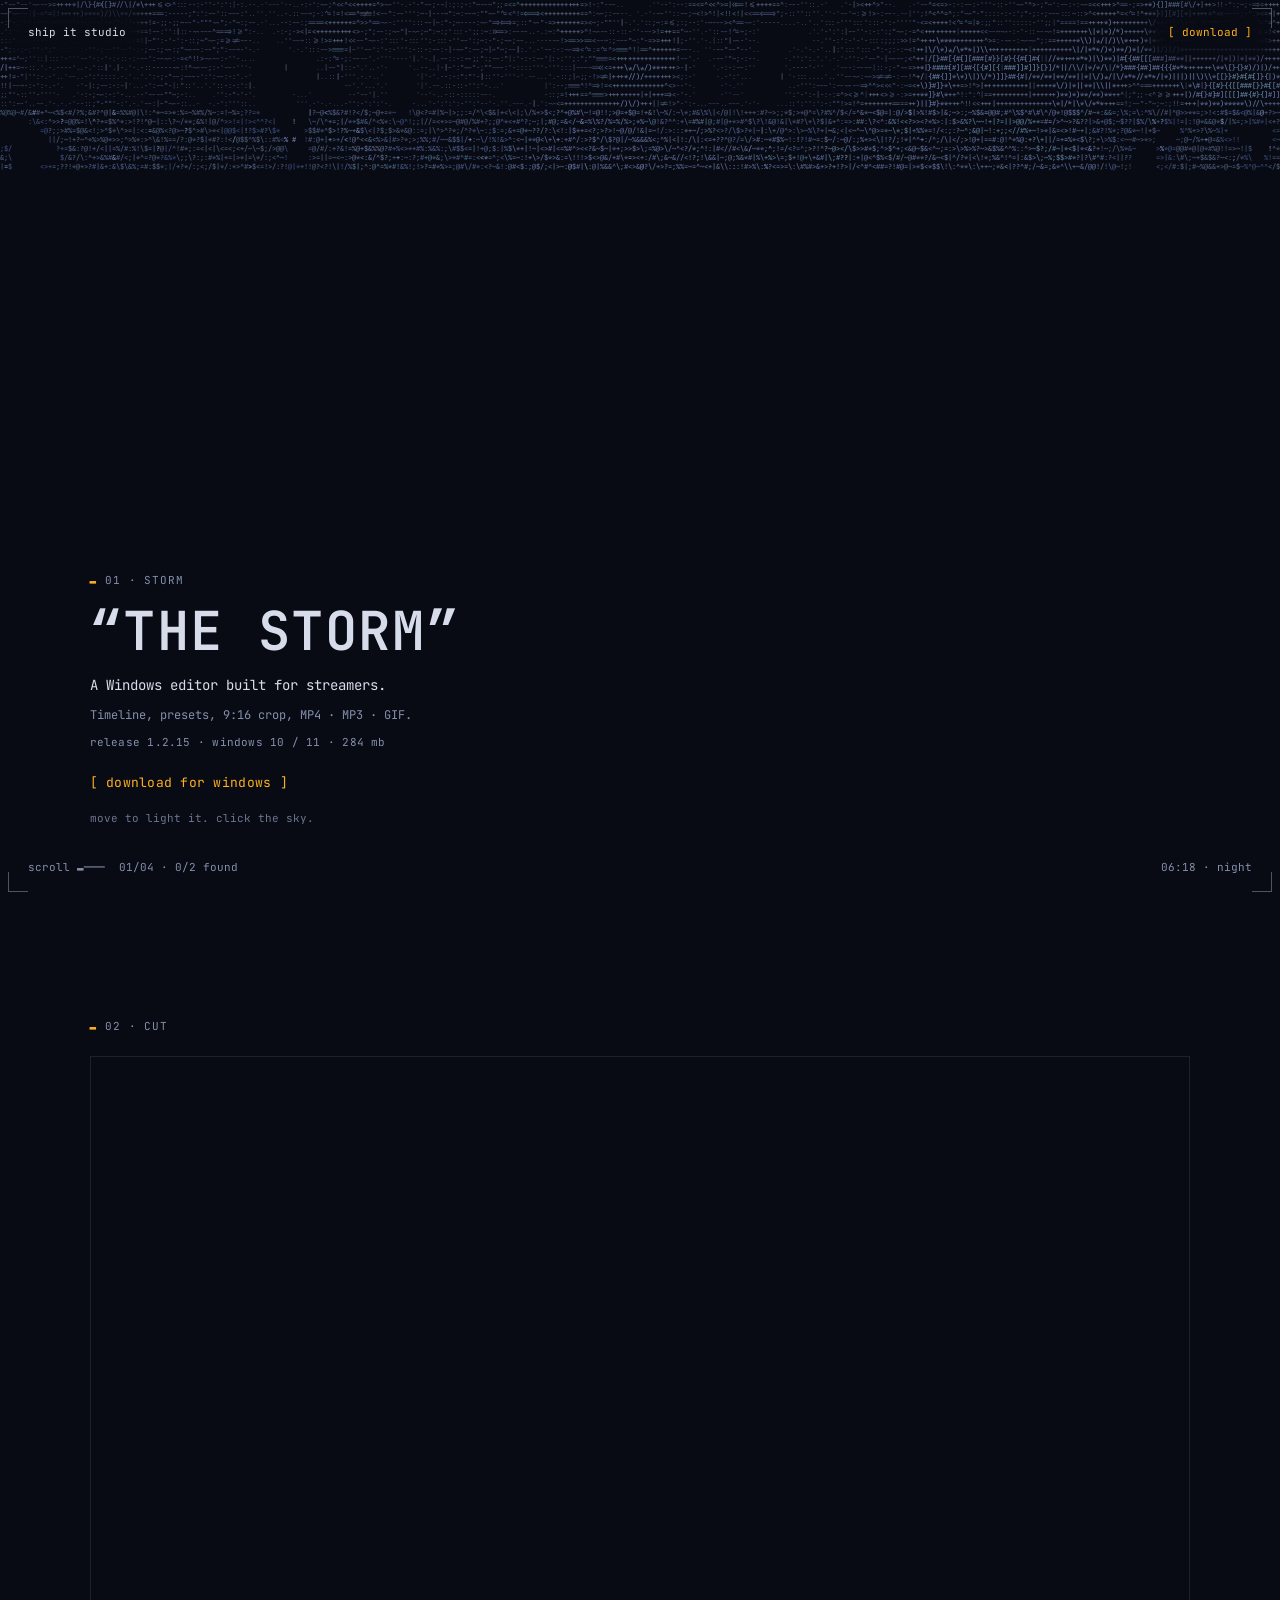
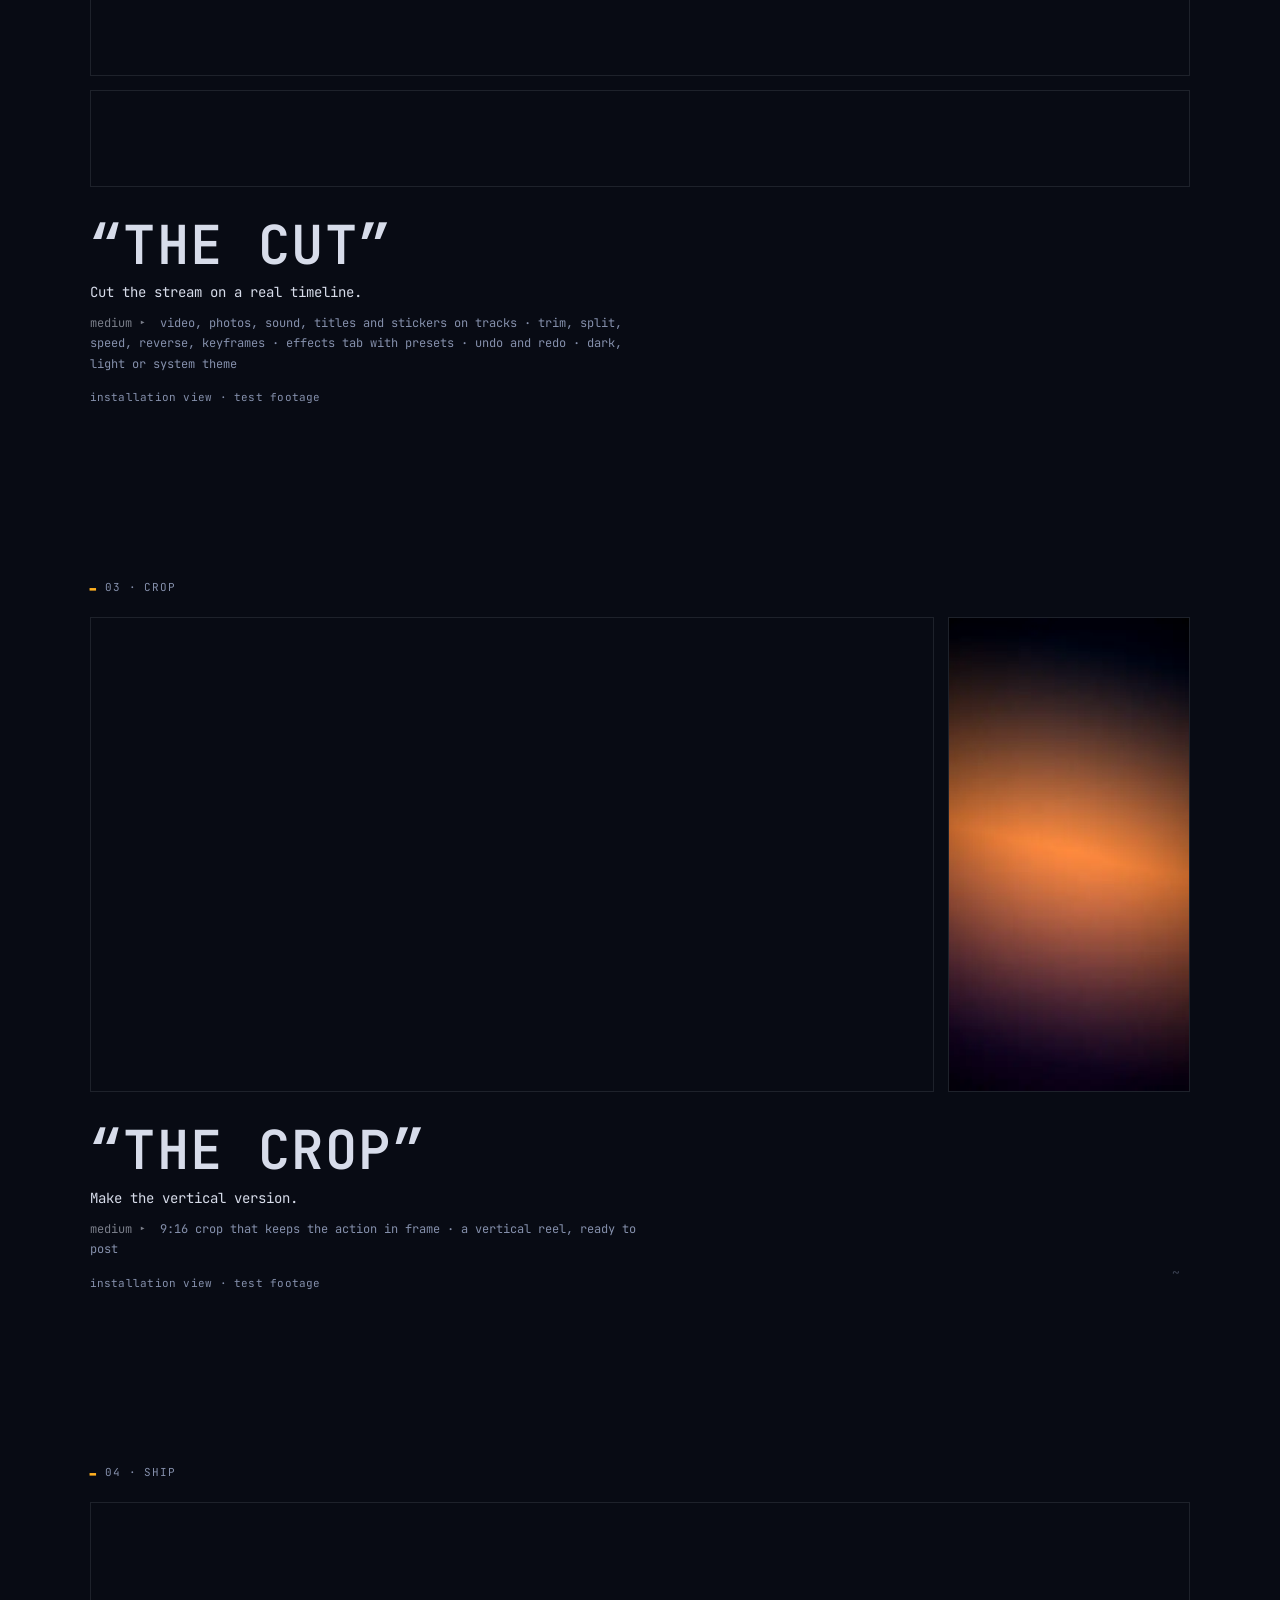
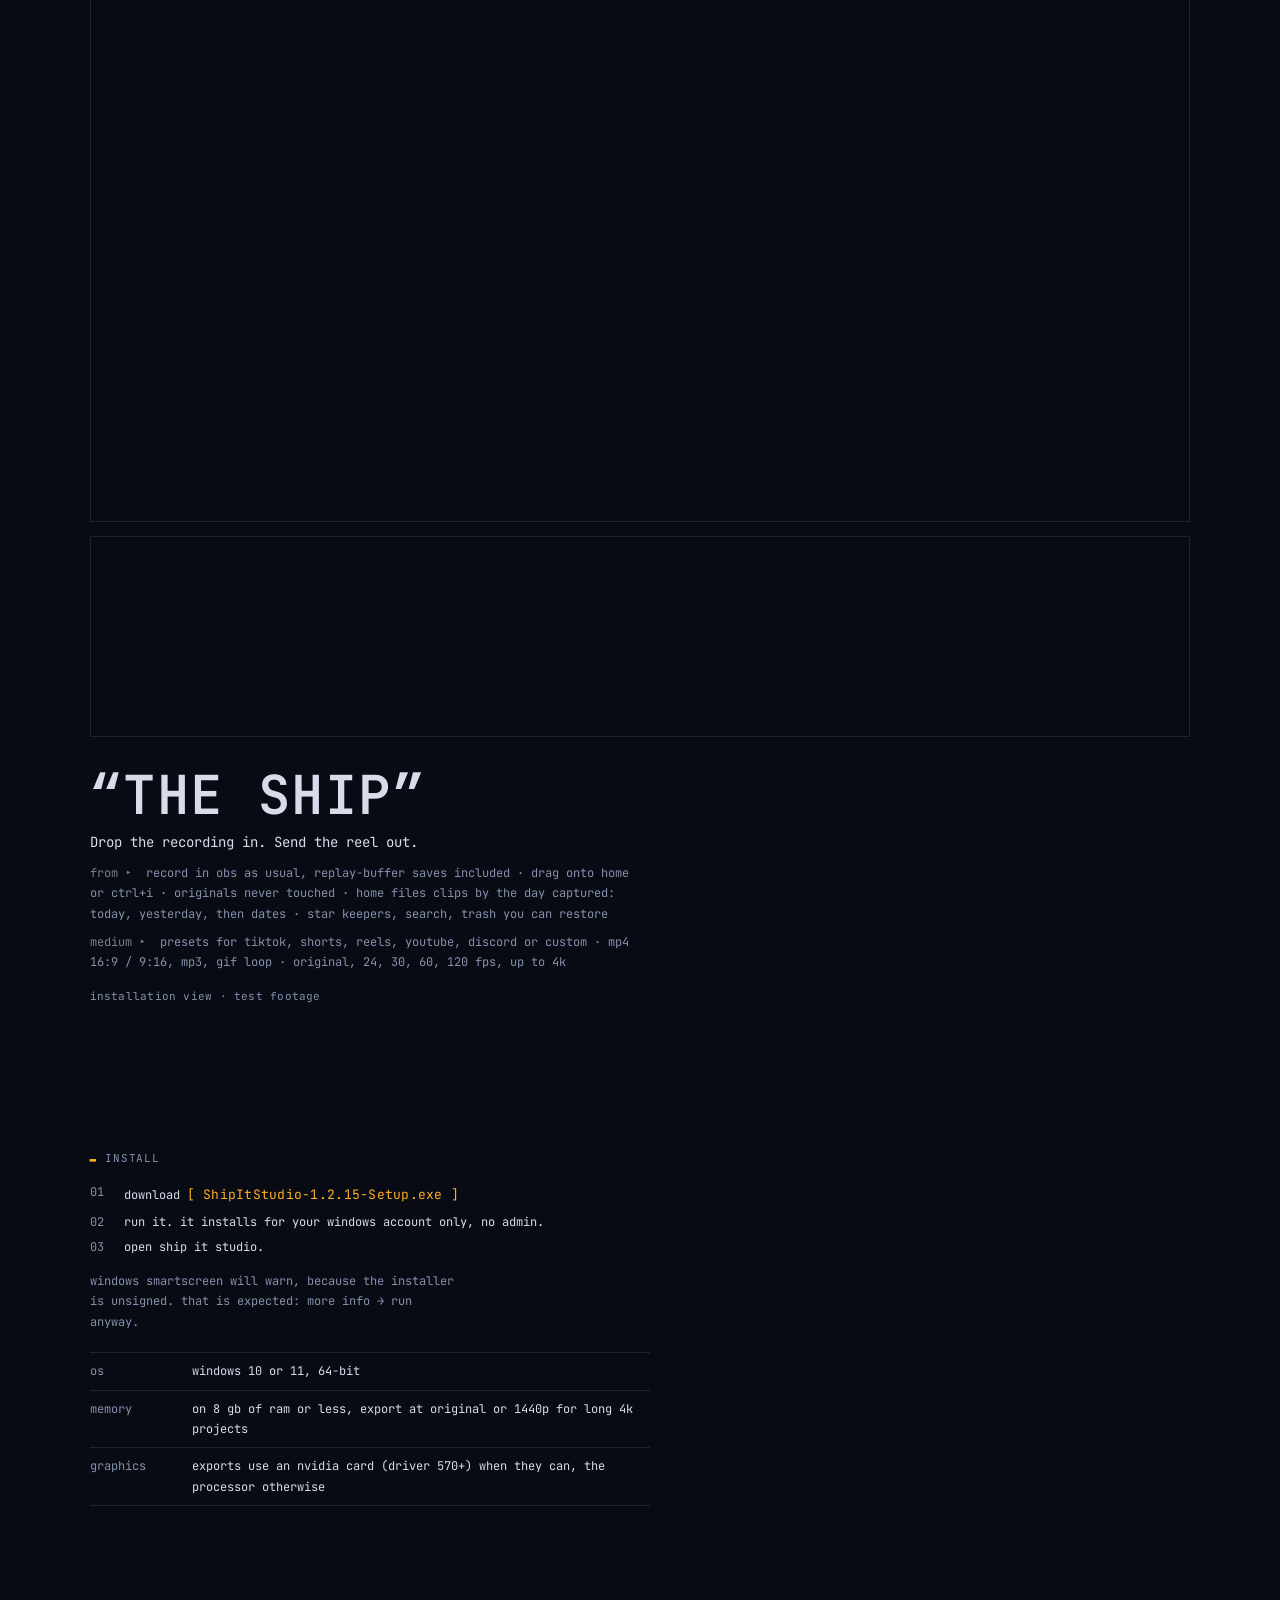
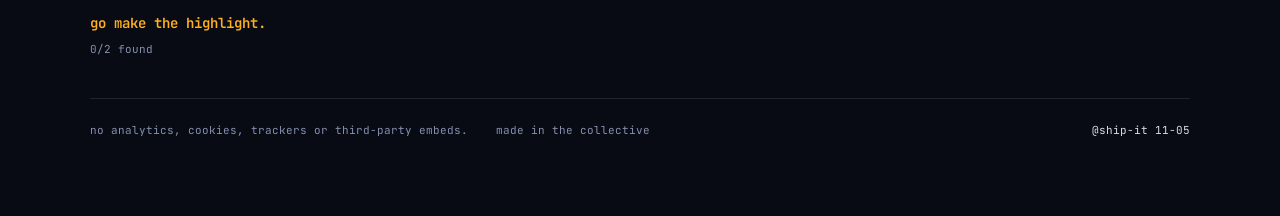
==== docs/_drafts/exhibit/index.html @ 5aceb01e "Add three ASCII redesign drafts of the download page Drafts under docs/_drafts/, beside the live pag" ====
<!doctype html>
<html lang="en">
<head>
<meta charset="utf-8">
<meta name="viewport" content="width=device-width, initial-scale=1">
<meta http-equiv="Content-Security-Policy" content="default-src 'none'; script-src 'self'; style-src 'self'; img-src 'self'; font-src 'self'; media-src 'self'; connect-src 'none'; object-src 'none'; base-uri 'none'; form-action 'none'">
<meta name="color-scheme" content="dark">
<meta name="theme-color" content="#080B14">
<meta name="description" content="Ship It Studio is a Windows video editor built for streamers. Download release 1.2.15.">
<title>Ship It Studio · download</title>
<link rel="icon" href="../../assets/img/favicon.svg" type="image/svg+xml">
<link rel="stylesheet" href="exhibit.css">
</head>
<body>

<!-- the night wall: the storm lives here, fixed behind everything -->
<canvas id="storm" aria-hidden="true"></canvas>

<!-- registration marks -->
<div class="marks" aria-hidden="true"><i></i><i></i><i></i><i></i></div>

<!-- corner chrome -->
<a class="chrome tl" href="#storm-piece">ship it studio</a>
<a class="chrome tr act-link" href="https://github.com/slopenintercept/ship-it-preview/releases/download/v1.2.15/ShipItStudio-1.2.15-Setup.exe">[ download ]</a>
<p class="chrome bl" id="prog" aria-live="off">scroll ▬───  01/04 · 0/2 found</p>
<p class="chrome br" id="clock">22:14 · night</p>

<main>

  <!-- 01 -->
  <section class="stage" id="storm-piece" data-piece="storm" aria-labelledby="t-storm">
    <div class="placard" id="storm-placard">
      <p class="label"><span class="amber">▬</span> 01 · storm</p>
      <h1 id="t-storm" class="poster">“The Storm”</h1>
      <p class="what">A Windows editor built for streamers.</p>
      <p class="list">Timeline, presets, 9:16 crop, MP4 · MP3 · GIF.</p>
      <p class="mono">release 1.2.15 · windows 10 / 11 · 284 mb</p>
      <a class="act" href="https://github.com/slopenintercept/ship-it-preview/releases/download/v1.2.15/ShipItStudio-1.2.15-Setup.exe">[ download for windows ]</a>
      <p class="hint">move to light it. click the sky.</p>
    </div>
  </section>

  <!-- 02 -->
  <section class="piece" id="cut" data-piece="cut" aria-labelledby="t-cut">
    <div class="wall">
      <p class="label"><span class="amber">▬</span> 02 · cut</p>
      <figure class="art">
        <img src="../../assets/img/editor.webp" width="1920" height="1080" alt="The Ship It Studio editor: preview, tracks and the effects panel.">
      </figure>
      <figure class="art strip">
        <img src="../../assets/img/timeline.webp" width="1736" height="150" alt="A close view of the timeline with clips on several tracks.">
      </figure>
      <div class="placard">
        <h2 class="poster" id="t-cut">“The Cut”</h2>
        <p class="what">Cut the stream on a real timeline.</p>
        <p class="medium"><span>medium</span> video, photos, sound, titles and stickers on tracks · trim, split, speed, reverse, keyframes · effects tab with presets · undo and redo · dark, light or system theme</p>
        <p class="mono">installation view · test footage</p>
      </div>
    </div>
  </section>

  <!-- 03 -->
  <section class="piece crop" id="crop" data-piece="crop" aria-labelledby="t-crop">
    <div class="wall">
      <p class="label"><span class="amber">▬</span> 03 · crop</p>
      <div class="duo">
        <figure class="art">
          <img src="../../assets/img/shorts.webp" width="1920" height="1080" alt="The vertical crop view with a 9:16 frame over the clip.">
        </figure>
        <figure class="reel">
          <video muted loop playsinline preload="none" poster="../../assets/video/monitor-9x16-poster.webp" aria-label="A vertical 9:16 loop of test footage.">
            <source src="../../assets/video/monitor-9x16.mp4" type="video/mp4">
          </video>
        </figure>
      </div>
      <div class="placard">
        <h2 class="poster" id="t-crop">“The Crop”</h2>
        <p class="what">Make the vertical version.</p>
        <p class="medium"><span>medium</span> 9:16 crop that keeps the action in frame · a vertical reel, ready to post</p>
        <p class="mono">installation view · test footage</p>
      </div>
      <button class="find" id="find-crop" type="button" aria-label="a small mark in the margin">~</button>
    </div>
  </section>

  <!-- 04 -->
  <section class="piece" id="ship" data-piece="ship" aria-labelledby="t-ship">
    <div class="wall">
      <p class="label"><span class="amber">▬</span> 04 · ship</p>
      <figure class="art">
        <img src="../../assets/img/home.webp" width="1920" height="1080" alt="The Home screen, with clips filed by the day they were captured.">
      </figure>
      <figure class="art strip">
        <img src="../../assets/img/export-presets.webp" width="1118" height="202" alt="Export presets: TikTok, Shorts, Reels, YouTube and Discord.">
      </figure>
      <div class="placard">
        <h2 class="poster" id="t-ship">“The Ship”</h2>
        <p class="what">Drop the recording in. Send the reel out.</p>
        <p class="medium"><span>from</span> record in obs as usual, replay-buffer saves included · drag onto home or ctrl+i · originals never touched · home files clips by the day captured: today, yesterday, then dates · star keepers, search, trash you can restore</p>
        <p class="medium"><span>medium</span> presets for tiktok, shorts, reels, youtube, discord or custom · mp4 16:9 / 9:16, mp3, gif loop · original, 24, 30, 60, 120 fps, up to 4k</p>
        <p class="mono">installation view · test footage</p>
      </div>
    </div>
  </section>

  <!-- closing -->
  <section class="close" id="install" aria-labelledby="t-install">
    <div class="wall">
      <div class="install">
        <p class="label"><span class="amber">▬</span> <span id="t-install">install</span></p>
        <ol class="steps">
          <li><b>01</b><span>download <a class="act" href="https://github.com/slopenintercept/ship-it-preview/releases/download/v1.2.15/ShipItStudio-1.2.15-Setup.exe">[ ShipItStudio-1.2.15-Setup.exe ]</a></span></li>
          <li><b>02</b><span>run it. it installs for your windows account only, no admin.</span></li>
          <li><b>03</b><span>open ship it studio.</span></li>
        </ol>
        <p class="note">windows smartscreen will warn, because the installer is unsigned. that is expected: more info → run anyway.</p>
        <dl class="req">
          <div><dt>os</dt><dd>windows 10 or 11, 64-bit</dd></div>
          <div><dt>memory</dt><dd>on 8 gb of ram or less, export at original or 1440p for long 4k projects</dd></div>
          <div><dt>graphics</dt><dd>exports use an nvidia card (driver 570+) when they can, the processor otherwise</dd></div>
        </dl>
      </div>
      <p class="end">go make the highlight.</p>
      <p class="tally" id="tally">0/2 found</p>
    </div>
  </section>
</main>

<footer class="foot">
  <p>no analytics, cookies, trackers or third-party embeds.</p>
  <p>made in the collective</p>
  <p class="sig">@ship-it 11-05</p>
</footer>

<script src="../shared/engine.js"></script>
<script src="../shared/weather.js"></script>
<script src="scene.js"></script>
<script src="page.js"></script>
</body>
</html>
---- docs/_drafts/exhibit/exhibit.css ----
/*
 * exhibit: the page shell. A night wall with four pieces hung on it.
 * JetBrains Mono only; the poster titles are the one place type gets large.
 */

@font-face {
  font-family: 'JetBrains Mono';
  src: url('../shared/fonts/JetBrainsMono.ttf') format('truetype');
  font-weight: 100 800;
  font-style: normal;
  font-display: swap;
}

:root {
  --bg: #080b14;
  --ink: #d7dcea;
  --dim: #8590ac; /* 5.8:1 on the wall */
  --line: rgba(215, 220, 234, 0.12);
  --amber: #ffb020;
  --mono: 'JetBrains Mono', ui-monospace, Consolas, Menlo, monospace;
  --gx: clamp(24px, 7vw, 110px);
  --edge: 28px; /* chrome inset */
}

* { box-sizing: border-box; }

html {
  background: var(--bg);
  -webkit-text-size-adjust: 100%;
  scrollbar-width: thin;
  scrollbar-color: var(--line) transparent;
}

body {
  margin: 0;
  background: var(--bg);
  color: var(--ink);
  font: 400 12px / 1.7 var(--mono);
  -webkit-font-smoothing: antialiased;
  overflow-x: hidden;
}

p, h1, h2, ol, dl, dd, figure { margin: 0; }
a { color: inherit; text-decoration: none; }
::selection { background: var(--amber); color: var(--bg); }

/* The storm: fixed behind everything, fades out as the wall takes over. */
#storm {
  position: fixed;
  inset: 0;
  z-index: 0;
  display: block;
  pointer-events: none;
}

main, .foot { position: relative; z-index: 1; }

/* --- registration marks + corner chrome ------------------------------ */

.marks i {
  position: fixed;
  z-index: 19;
  width: 20px;
  height: 20px;
  pointer-events: none;
  border: 0 solid rgba(215, 220, 234, 0.35);
}
.marks i:nth-child(1) { top: 8px; left: 8px; border-width: 1px 0 0 1px; }
.marks i:nth-child(2) { top: 8px; right: 8px; border-width: 1px 1px 0 0; }
.marks i:nth-child(3) { bottom: 8px; left: 8px; border-width: 0 0 1px 1px; }
.marks i:nth-child(4) { bottom: 8px; right: 8px; border-width: 0 1px 1px 0; }

.chrome {
  position: fixed;
  z-index: 20;
  margin: 0;
  padding: 3px 6px;
  font-size: 11px;
  line-height: 1.4;
  color: var(--dim);
  white-space: pre;
  background: rgba(8, 11, 20, 0.5);
}
.chrome.tl { top: calc(var(--edge) - 6px); left: calc(var(--edge) - 6px); color: var(--ink); }
.chrome.tr { top: calc(var(--edge) - 6px); right: calc(var(--edge) - 6px); color: var(--amber); }
.chrome.bl { bottom: calc(var(--edge) - 6px); left: calc(var(--edge) - 6px); }
.chrome.br { bottom: calc(var(--edge) - 6px); right: calc(var(--edge) - 6px); }
.chrome.tr:hover, .act:hover { color: var(--bg); background: var(--amber); }

a:focus-visible, button:focus-visible { outline: 1px solid var(--amber); outline-offset: 3px; }

/* --- shared placard bits ------------------------------------------------ */

.amber { color: var(--amber); }

.label {
  font-size: 11px;
  letter-spacing: 0.08em;
  text-transform: uppercase;
  color: var(--dim);
}

.poster {
  font: 600 clamp(28px, 4.2vw, 56px) / 1.05 var(--mono);
  text-transform: uppercase;
  letter-spacing: 0.03em;
  color: var(--ink);
}

.what { font-size: 14px; color: var(--ink); }
.list, .medium { font-size: 12px; color: var(--dim); }
.medium span {
  margin-right: 0.6em;
  color: var(--ink);
  opacity: 0.55;
}
.medium span::after { content: ' ▸'; }
.mono { font-size: 11px; color: var(--dim); letter-spacing: 0.02em; }

.act {
  display: inline-block;
  padding: 2px 4px;
  margin: 0 -4px;
  color: var(--amber);
  font-size: 13px;
  letter-spacing: 0.02em;
}

/* --- 01 the storm ----------------------------------------------------- */

.stage { position: relative; min-height: 100svh; }

.placard { display: grid; gap: 8px; }

.stage .placard {
  position: absolute;
  left: var(--gx);
  bottom: 72px;
  width: min(440px, calc(100vw - 2 * var(--gx)));
  gap: 7px;
}
.stage .poster { margin: 6px 0 8px; }
.stage .act { justify-self: start; margin-top: 12px; }
.stage .hint { margin-top: 6px; font-size: 11px; color: var(--dim); opacity: 0.8; }

/* --- 02 to 04: pieces on the wall ------------------------------------- */

.piece { padding: clamp(72px, 13vh, 150px) var(--gx) clamp(32px, 6vh, 70px); }
.wall { max-width: 1180px; margin: 0 auto; position: relative; }

.piece .label { margin-bottom: 20px; }

.art {
  position: relative;
  border: 1px solid var(--line);
  background: #050810;
  line-height: 0;
  overflow: hidden;
}
.art img { display: block; width: 100%; height: auto; }
.art.strip { margin-top: 14px; }

/* The glyph layer that decodes away over a piece (made by page.js). */
.art canvas.decode {
  position: absolute;
  inset: 0;
  width: 100%;
  height: 100%;
  background: var(--bg);
}

.piece .placard {
  margin-top: 30px;
  max-width: 560px;
  gap: 8px;
}
.piece .mono { margin-top: 6px; }

/* 03: the 9:16 loop beside the crop screen */
.duo {
  display: grid;
  grid-template-columns: minmax(0, 1fr) clamp(170px, 22%, 260px);
  gap: 14px;
  align-items: stretch;
}
.reel {
  border: 1px solid var(--line);
  background: #050810;
  line-height: 0;
  overflow: hidden;
}
.reel video {
  display: block;
  width: 100%;
  height: 100%;
  object-fit: cover;
  aspect-ratio: 9 / 16;
}

/* the small thing in the margin */
.find {
  position: absolute;
  right: 0;
  bottom: 6px;
  width: 28px;
  height: 28px;
  font: 400 13px var(--mono);
  color: var(--dim);
  opacity: 0.4;
  background: none;
  border: 0;
  cursor: default;
}
.find:hover, .find:focus-visible, .find.found { opacity: 1; color: var(--amber); }

/* --- closing --------------------------------------------------------- */

.close { padding: clamp(60px, 10vh, 120px) var(--gx) 40px; }
.install { max-width: 560px; display: grid; gap: 14px; }
.steps { list-style: none; padding: 0; display: grid; gap: 4px; }
.steps li { display: grid; grid-template-columns: 34px 1fr; color: var(--ink); }
.steps b { font-weight: 400; color: var(--dim); }
.note { color: var(--dim); max-width: 52ch; }
.req { display: grid; gap: 0; border-top: 1px solid var(--line); margin-top: 6px; }
.req div {
  display: grid;
  grid-template-columns: 90px 1fr;
  gap: 12px;
  padding: 8px 0;
  border-bottom: 1px solid var(--line);
}
.req dt { color: var(--dim); }
.req dd { color: var(--ink); }

.end {
  margin-top: clamp(64px, 12vh, 130px);
  font: 600 14px / 1.4 var(--mono);
  color: var(--amber);
}
.tally { margin-top: 6px; font-size: 11px; color: var(--dim); }

.foot {
  width: min(1180px, calc(100% - 2 * var(--gx)));
  display: flex;
  flex-wrap: wrap;
  gap: 6px 28px;
  padding: 22px 0 76px;
  margin: 0 auto;
  border-top: 1px solid var(--line);
  font-size: 11px;
  color: var(--dim);
}
.foot .sig { margin-left: auto; color: var(--ink); }

/* --- small screens ---------------------------------------------------- */

@media (max-width: 640px) {
  :root { --edge: 22px; }
  .chrome { font-size: 10.5px; }
  .stage .placard { bottom: 62px; }
  .stage .poster { font-size: 30px; }
  .duo { grid-template-columns: minmax(0, 1fr); }
  .reel { width: 56%; }
  .req div { grid-template-columns: 70px 1fr; }
  .foot .sig { margin-left: 0; }
  .find { bottom: -34px; }
}

@media (prefers-reduced-motion: reduce) {
  * { scroll-behavior: auto !important; }
}
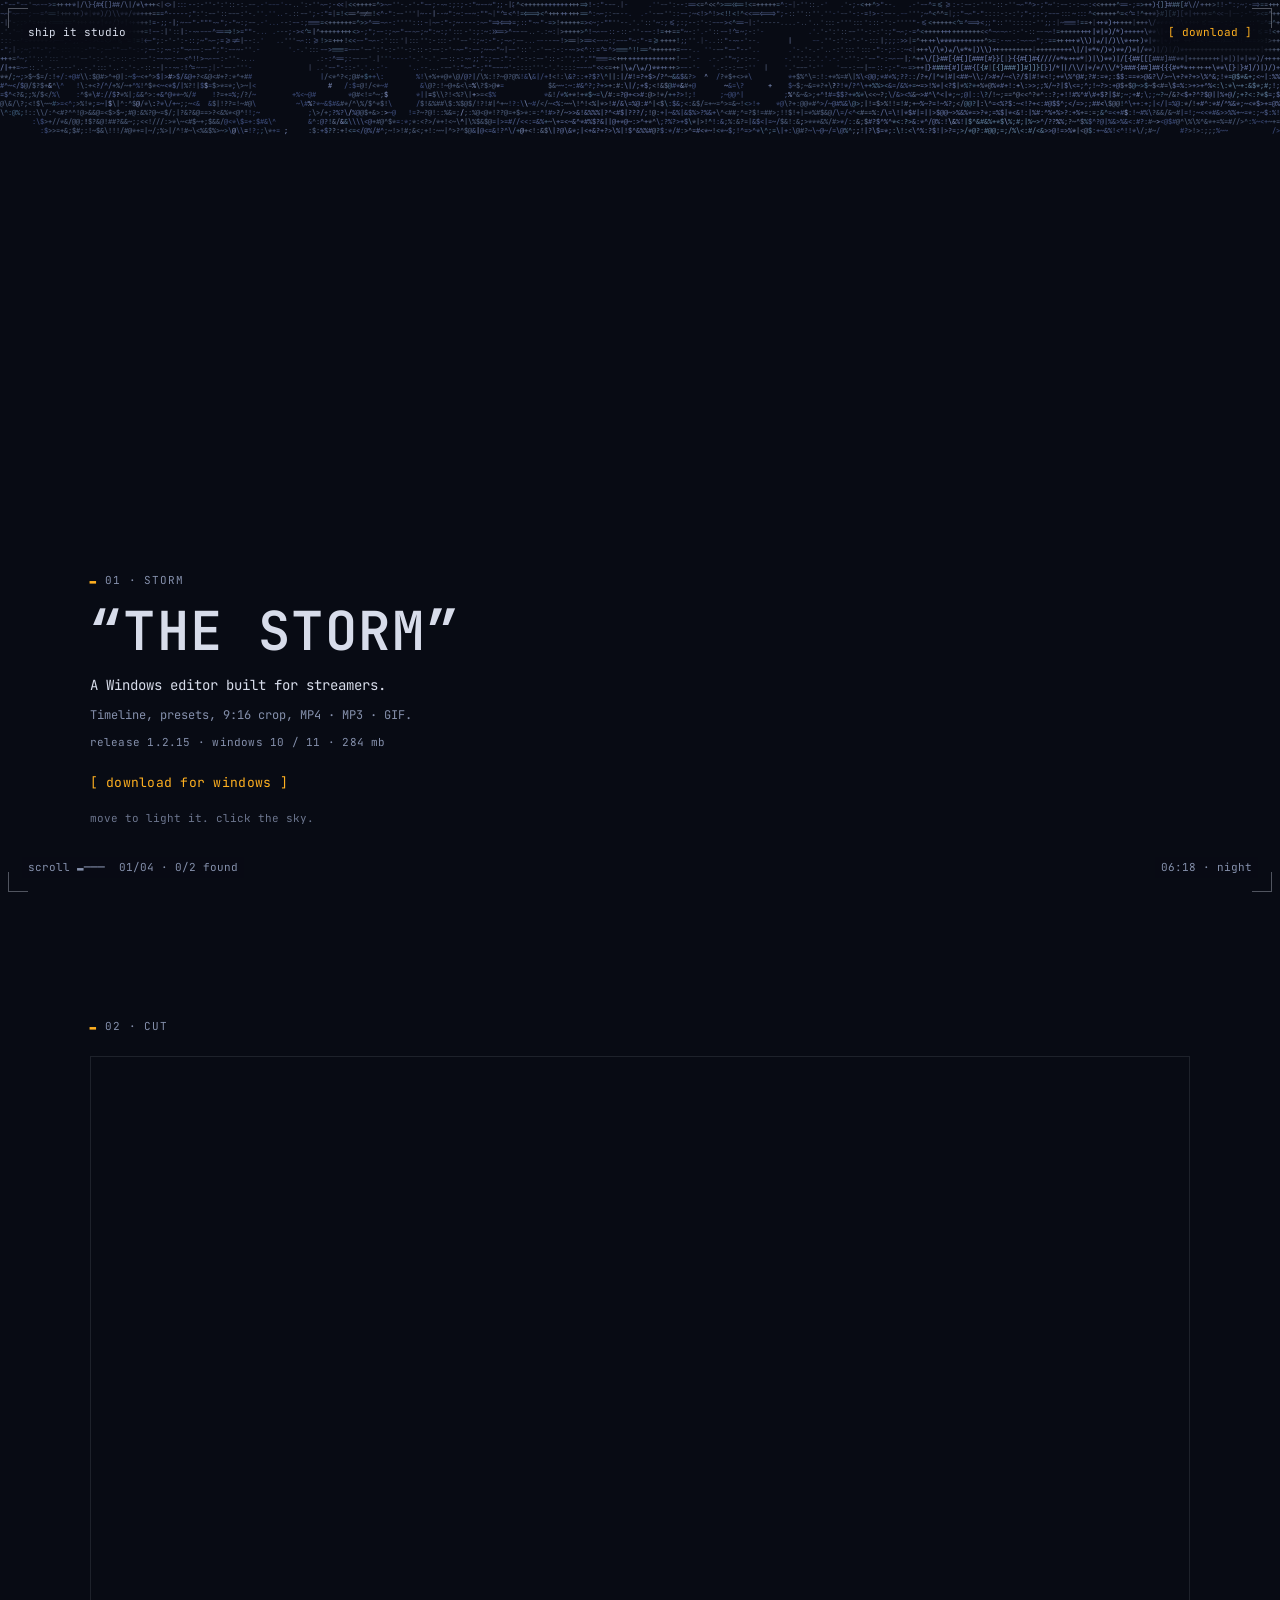
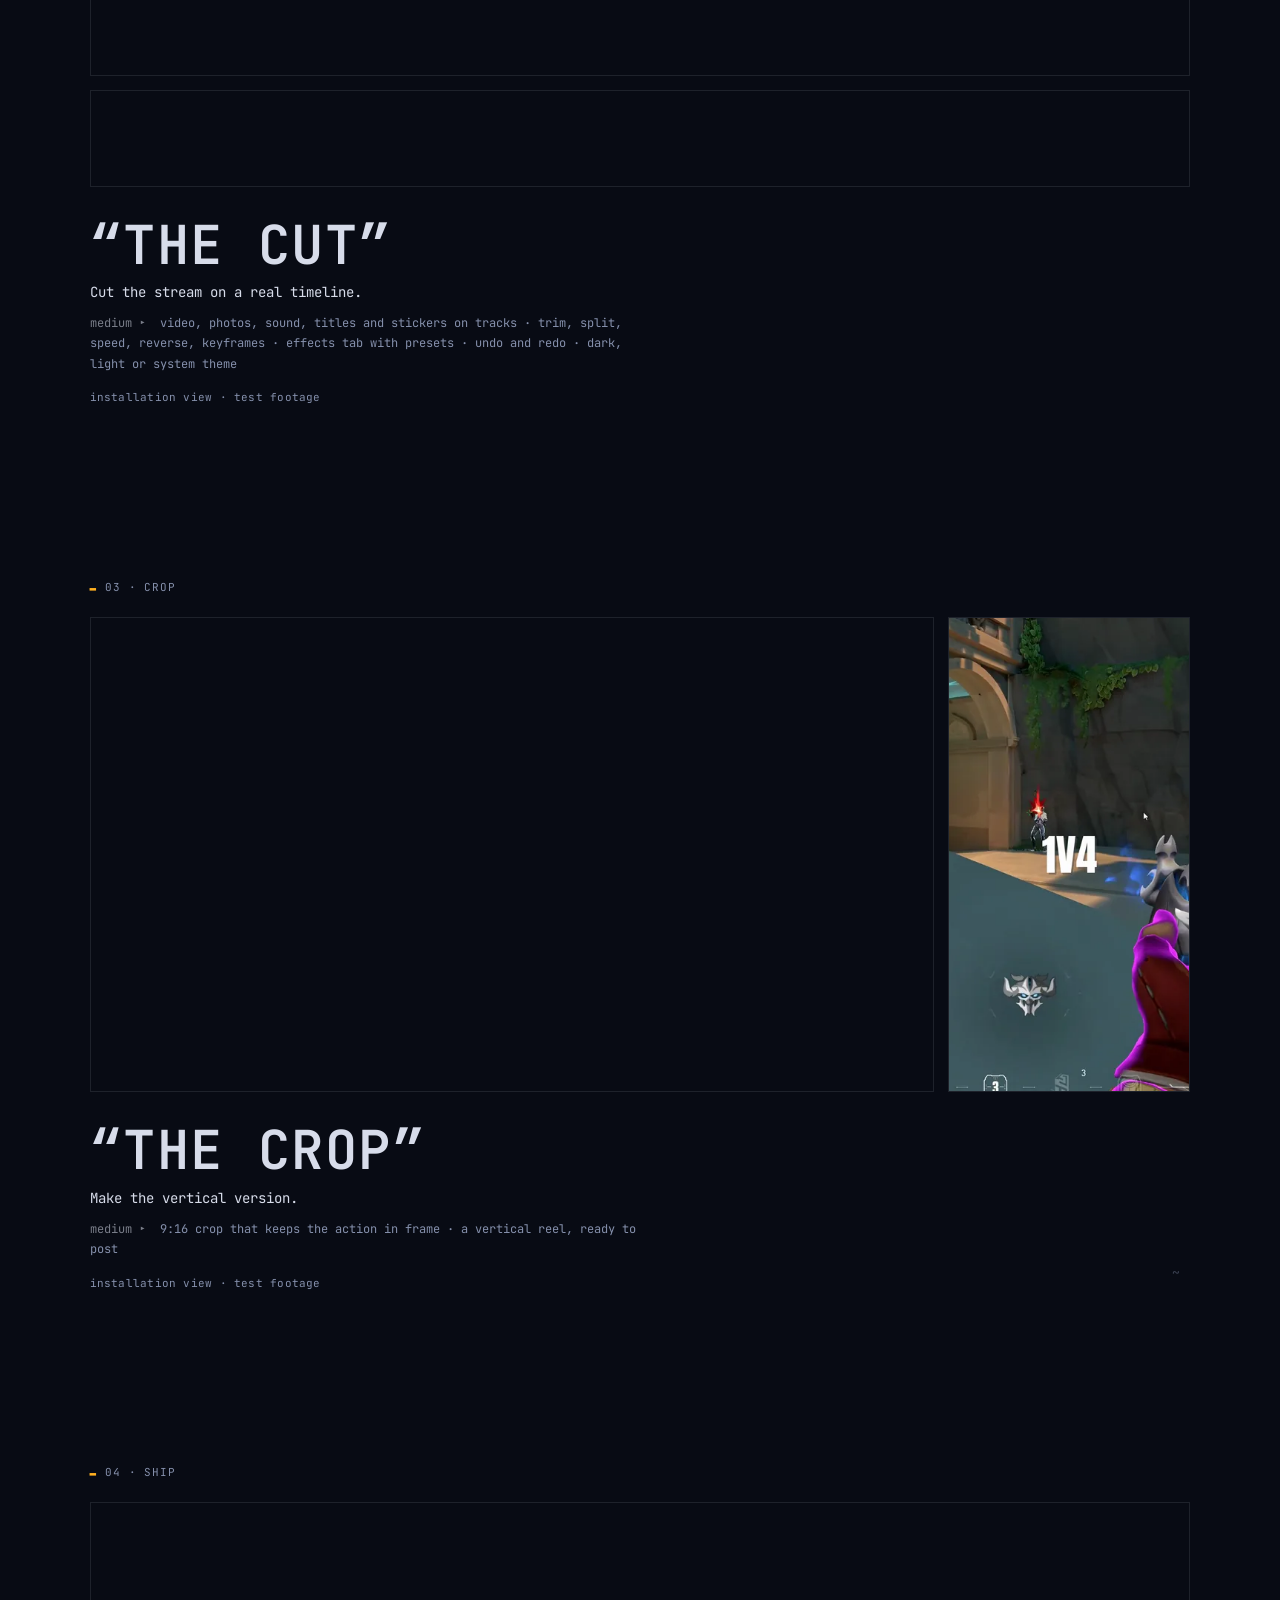
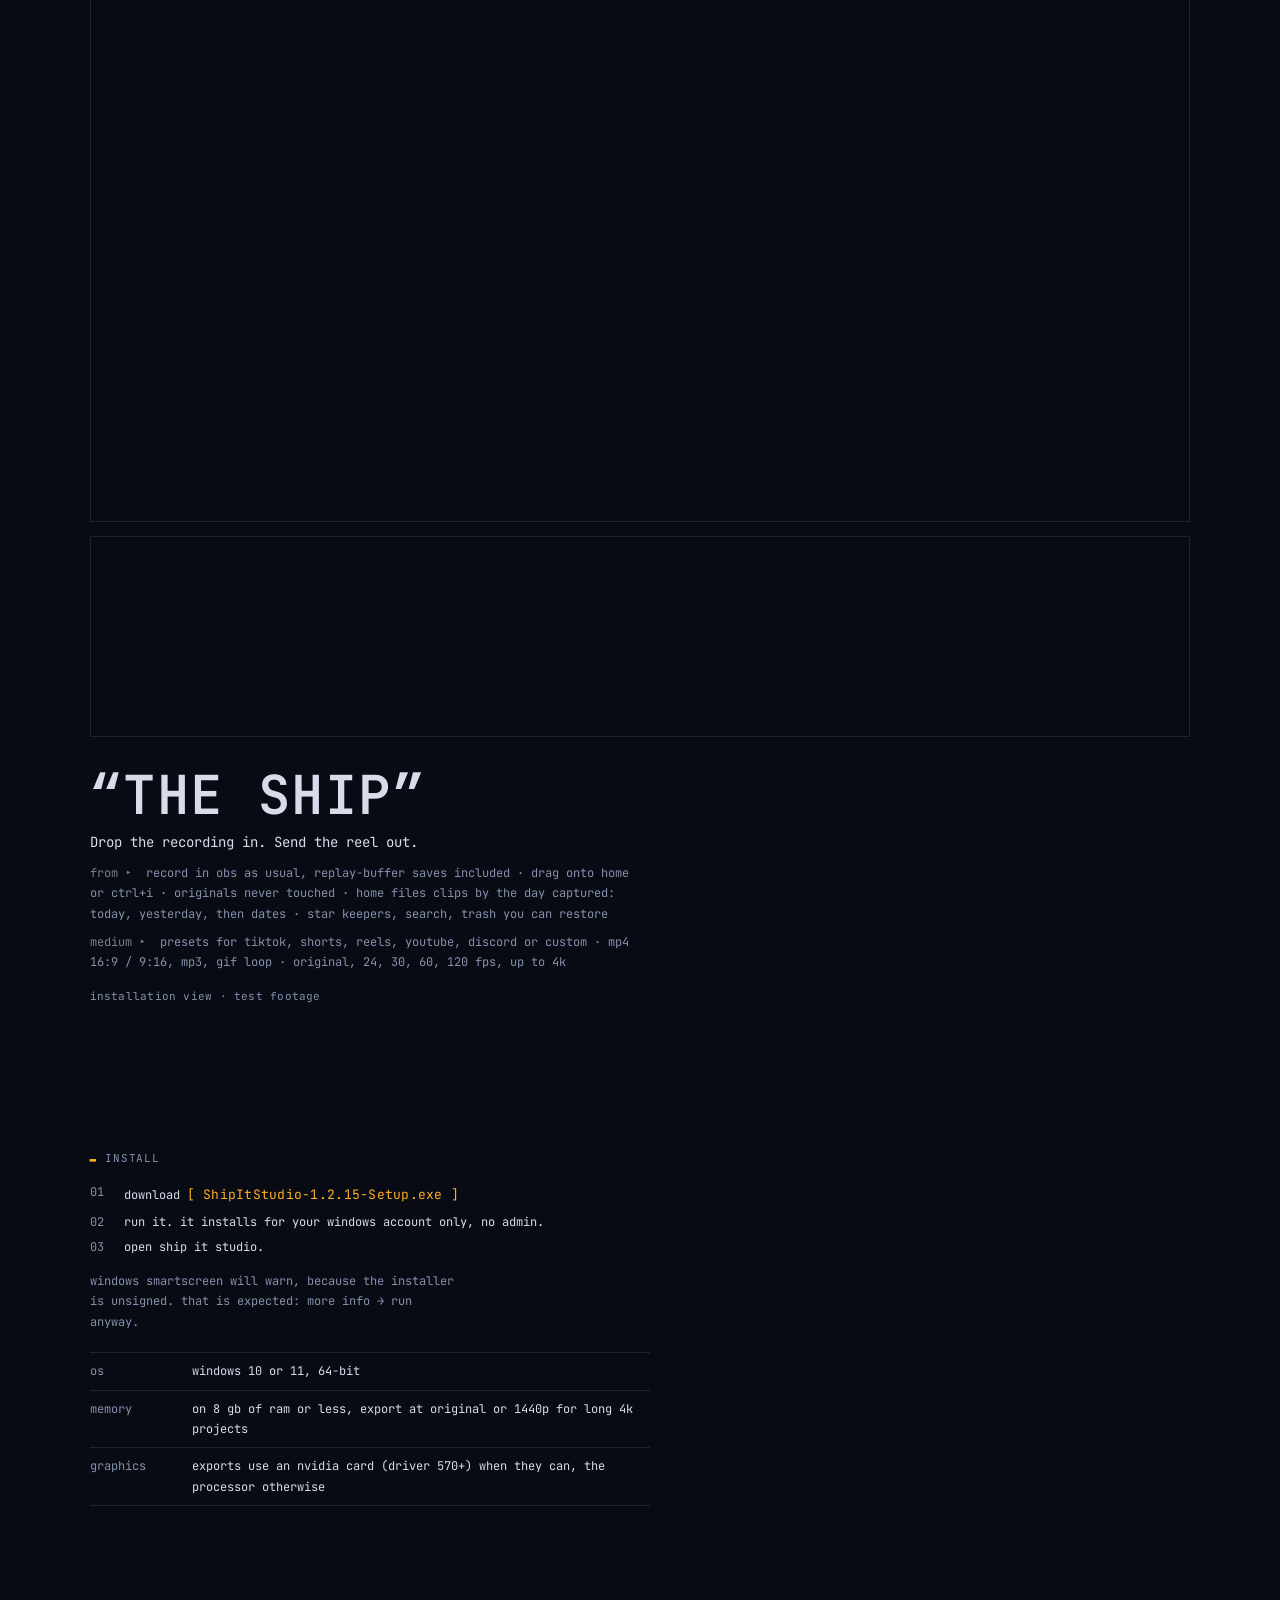
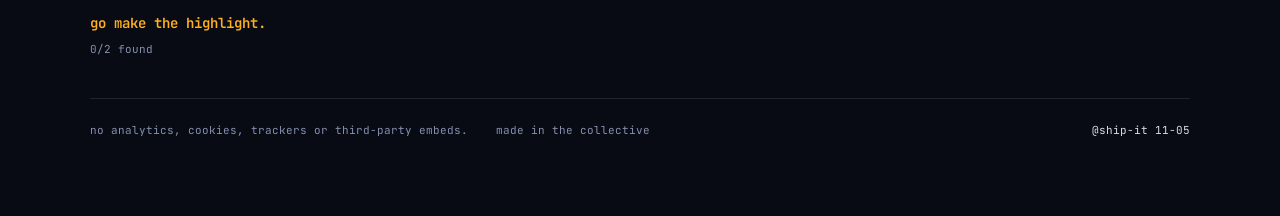
==== commit 79d87925: "Replace the placeholder Studio pictures with a Valorant montage The Studio shots and the two monitor" ====
--- a/docs/_drafts/exhibit/index.html
+++ b/docs/_drafts/exhibit/index.html
@@ -68,7 +68,7 @@
           <img src="../../assets/img/shorts.webp" width="1920" height="1080" alt="The vertical crop view with a 9:16 frame over the clip.">
         </figure>
         <figure class="reel">
-          <video muted loop playsinline preload="none" poster="../../assets/video/monitor-9x16-poster.webp" aria-label="A vertical 9:16 loop of test footage.">
+          <video muted loop playsinline preload="none" poster="../../assets/video/monitor-9x16-poster.webp" aria-label="A vertical 9:16 loop of a Valorant montage with a 1V4 title.">
             <source src="../../assets/video/monitor-9x16.mp4" type="video/mp4">
           </video>
         </figure>
